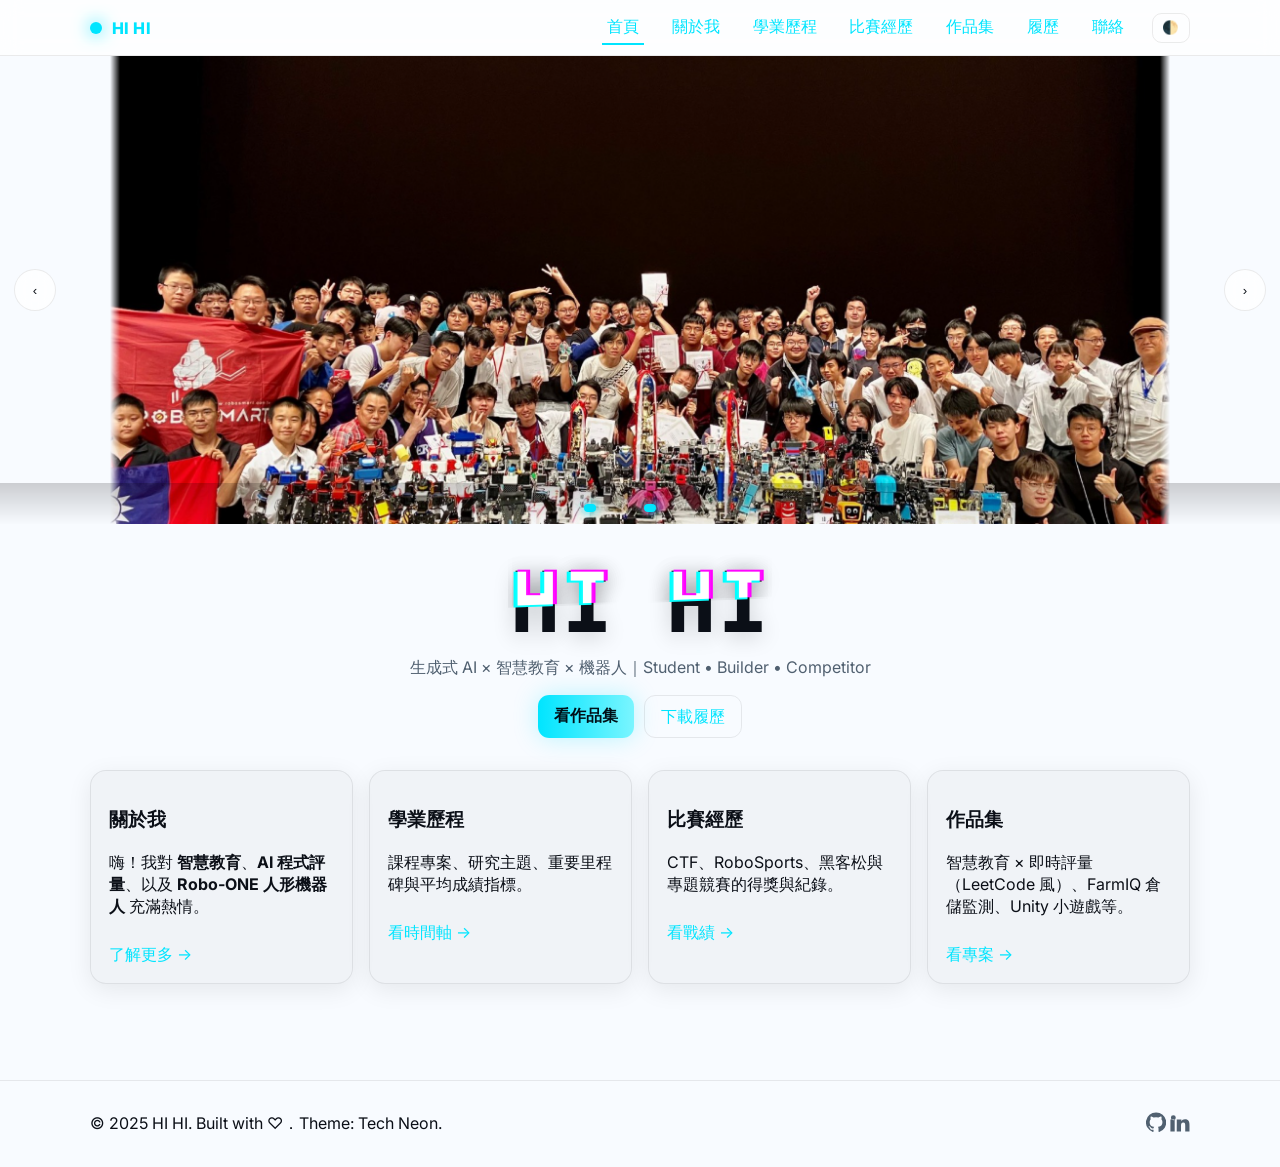
==== index.html @ a20ba3a3 "Add files via upload" ====
<!DOCTYPE html>
<html lang="zh-Hant">

<head>
    <meta charset="utf-8" />
    <meta name="viewport" content="width=device-width, initial-scale=1" />
    <title>首頁 · HI HI — Tech Portfolio</title>
    <meta name="description" content="科技風個人簡介網站：比賽經歷、學業歷程、作品集、履歷與聯絡方式。" />
    <meta name="color-scheme" content="dark light" />
    <link rel="preconnect" href="https://fonts.gstatic.com" crossorigin>
    <link href="https://fonts.googleapis.com/css2?family=JetBrains+Mono:wght@400;600;800&family=Inter:wght@300;400;600;800&display=swap" rel="stylesheet">
    <link rel="stylesheet" href="assets/css/style.css" />
    <script defer src="assets/js/main.js"></script>
    <script src="assets/js/main.js" defer></script>
</head>

<body>

    <header class="site-header glass">
        <div class="container nav-row">
            <a class="brand" href="index.html">
                <span class="logo-dot"></span><span class="brand-text">HI HI</span>
            </a>
            <button class="nav-toggle" aria-label="Toggle Menu">☰</button>
            <nav class="nav">
                <a href="index.html">首頁</a>
                <a href="about.html">關於我</a>
                <a href="academics.html">學業歷程</a>
                <a href="competitions.html">比賽經歷</a>
                <a href="projects.html">作品集</a>
                <a href="resume.html">履歷</a>
                <a href="contact.html">聯絡</a>
                <button id="themeSwitch" class="theme-btn" title="切換主題">🌓</button>
            </nav>
        </div>
    </header>

    <main class="content">

        <section class="hero">
            <div class="hero-slider" aria-label="Hero gallery">
                <div class="slides" id="heroSlides">
                    <img src="assets/images/hero-1.png" alt="作品精選 1" loading="lazy">
                    <img src="assets/images/hero-2.jpg" alt="作品精選 2" loading="lazy">
                    <img src="assets/images/hero-3.jpg" alt="作品精選 3" loading="lazy">
                </div>

                <button class="ctrl prev" aria-label="上一張">‹</button>
                <button class="ctrl next" aria-label="下一張">›</button>

                <div class="dots" id="heroDots"></div>
            </div>
        </section>

        <section class="hero-text">
            <h1 id="brandTitle" class="glitch" data-text="HI HI">HI HI</h1>
            <p id="brandSubtitle" class="subtitle">生成式 AI × 智慧教育 × 機器人｜Student • Builder • Competitor</p>
            <div id="brandCta" class="cta">
                <a class="btn primary" href="projects.html">看作品集</a>
                <a class="btn" href="resume.html">下載履歷</a>
            </div>
        </section>


        <section class="container cards">
            <article class="card">
                <h3>關於我</h3>
                <p>嗨！我對 <b>智慧教育</b>、<b>AI 程式評量</b>、以及 <b>Robo‑ONE 人形機器人</b> 充滿熱情。</p>
                <a class="link" href="about.html">了解更多 →</a>
            </article>
            <article class="card">
                <h3>學業歷程</h3>
                <p>課程專案、研究主題、重要里程碑與平均成績指標。</p>
                <a class="link" href="academics.html">看時間軸 →</a>
            </article>
            <article class="card">
                <h3>比賽經歷</h3>
                <p>CTF、RoboSports、黑客松與專題競賽的得獎與紀錄。</p>
                <a class="link" href="competitions.html">看戰績 →</a>
            </article>
            <article class="card">
                <h3>作品集</h3>
                <p>智慧教育 × 即時評量（LeetCode 風）、FarmIQ 倉儲監測、Unity 小遊戲等。</p>
                <a class="link" href="projects.html">看專案 →</a>
            </article>
        </section>

    </main>

    <footer class="site-footer">
        <div class="container footer-row">
            <p>© 2025 HI HI. Built with ♡．Theme: Tech Neon.</p>
            <div class="social">
                <a href="#" aria-label="GitHub" class="icon-link">
                    <svg width="20" height="20" viewBox="0 0 24 24" aria-hidden="true"><path d="M12 .5a12 12 0 0 0-3.79 23.4c.6.11.82-.26.82-.58v-2.02c-3.34.73-4.04-1.61-4.04-1.61-.55-1.41-1.35-1.79-1.35-1.79-1.1-.75.08-.73.08-.73 1.22.09 1.86 1.25 1.86 1.25 1.08 1.86 2.84 1.32 3.53 1.01.11-.78.42-1.32.76-1.62-2.67-.3-5.47-1.34-5.47-5.95 0-1.31.47-2.38 1.24-3.22-.12-.3-.54-1.52.12-3.17 0 0 1.01-.32 3.3 1.23a11.5 11.5 0 0 1 6 0c2.29-1.55 3.3-1.23 3.3-1.23.66 1.65.24 2.87.12 3.17.77.84 1.24 1.91 1.24 3.22 0 4.62-2.81 5.64-5.49 5.94.43.37.81 1.11.81 2.24v3.32c0 .32.22.7.83.58A12 12 0 0 0 12 .5z"/></svg>
                </a>
                <a href="https://www.instagram.com/cangy1118/" aria-label="LinkedIn" class="icon-link">
                    <svg width="20" height="20" viewBox="0 0 24 24" aria-hidden="true"><path d="M6.94 6.94A2.94 2.94 0 1 1 1.06 6.94a2.94 2.94 0 0 1 5.88 0zM.5 23.5h5.12V8.91H.5V23.5zm7.61 0h5.11v-7.13c0-1.9.36-3.74 2.71-3.74 2.31 0 2.34 2.16 2.34 3.86v7.01h5.11V15.6c0-3.89-.84-6.88-5.4-6.88-2.19 0-3.66 1.2-4.26 2.33h-.06V8.92H8.11c.07 1.08 0 14.58 0 14.58z"/></svg>
                </a>
            </div>
        </div>
    </footer>

</body>

</html>
---- assets/css/style.css ----
:root {
    --bg: #0b0f17;
    --bg-soft: #0f1524;
    --text: #e6f1ff;
    --muted: #9aa5b1;
    --accent: #00e5ff;
    --card: rgba(255, 255, 255, 0.03);
    --glass: rgba(255, 255, 255, 0.06);
    --border: rgba(255, 255, 255, 0.08);
}

* {
    box-sizing: border-box;
}

html,
body {
    margin: 0;
    padding: 0;
    background: var(--bg);
    color: var(--text);
    font-family: Inter, 'Noto Sans TC', system-ui, -apple-system, Segoe UI, Roboto, 'PingFang TC', 'Heiti TC', sans-serif;
}

a {
    color: var(--accent);
    text-decoration: none;
}

.container {
    width: min(1100px, 92vw);
    margin: 0 auto;
}

.site-header {
    position: sticky;
    top: 0;
    z-index: 100;
    border-bottom: 1px solid var(--border);
}

.glass {
    backdrop-filter: blur(10px);
    background: var(--glass);
}

.nav-row {
    display: flex;
    align-items: center;
    justify-content: space-between;
    padding: .8rem 0;
    gap: 1rem;
}

.brand {
    display: flex;
    align-items: center;
    gap: .6rem;
    font-weight: 800;
    letter-spacing: .5px;
}

.logo-dot {
    width: 12px;
    height: 12px;
    border-radius: 50%;
    background: var(--accent);
    box-shadow: 0 0 18px var(--accent);
    display: inline-block;
}

.nav a {
    margin: 0 .6rem;
    padding: .4rem .3rem;
    border-bottom: 2px solid transparent;
}

.nav a.active,
.nav a:hover {
    border-color: var(--accent);
}

.nav-toggle {
    display: none;
    background: none;
    border: 1px solid var(--border);
    color: var(--text);
    padding: .4rem .6rem;
    border-radius: .6rem;
}

.theme-btn {
    margin-left: .6rem;
    border: 1px solid var(--border);
    padding: .4rem .6rem;
    border-radius: .6rem;
    background: none;
    color: var(--text);
}

.hero {
    position: relative;
    padding: 9rem 0 5rem;
    overflow: hidden;
}

.subtitle {
    color: var(--muted);
    margin-top: .2rem;
}

.grid-bg {
    position: absolute;
    inset: 0;
    background: radial-gradient(ellipse at 120% -20%, rgba(0, 229, 255, .15), transparent 40%), radial-gradient(ellipse at -20% 120%, rgba(0, 229, 255, .08), transparent 40%), linear-gradient(transparent, transparent 60%, rgba(0, 229, 255, .04));
    pointer-events: none;
}

.glitch {
    font-family: 'JetBrains Mono', monospace;
    font-size: clamp(36px, 7vw, 84px);
    font-weight: 800;
    letter-spacing: 2px;
    position: relative;
    display: inline-block;
}

.glitch::before,
.glitch::after {
    content: attr(data-text);
    position: absolute;
    left: 0;
    top: 0;
    mix-blend-mode: screen;
    clip-path: polygon(0 0, 100% 0, 100% 45%, 0 55%);
    filter: blur(.5px);
}

.glitch::before {
    transform: translate(2px, -1px);
    color: #f0f;
}

.glitch::after {
    transform: translate(-2px, 1px);
    color: #0ff;
}

.cards {
    display: grid;
    grid-template-columns: repeat(auto-fit, minmax(240px, 1fr));
    gap: 1rem;
    padding: 2rem 0 3rem;
}

.card {
    background: var(--card);
    border: 1px solid var(--border);
    border-radius: 16px;
    padding: 1.1rem;
    transition: transform .2s ease, border-color .2s;
}

.card:hover {
    transform: translateY(-3px);
    border-color: var(--accent);
}

.cards-2 {
    grid-template-columns: repeat(auto-fit, minmax(320px, 1fr));
}

.link {
    display: inline-block;
    margin-top: .6rem;
}

.two-col {
    display: grid;
    grid-template-columns: 1.2fr .8fr;
    gap: 1.5rem;
    align-items: start;
}

.aside img {
    width: 100%;
    height: auto;
    border-radius: 14px;
    border: 1px solid var(--border);
}

.badge {
    margin-top: .6rem;
    display: inline-block;
    padding: .3rem .6rem;
    border: 1px solid var(--border);
    border-radius: .6rem;
    color: var(--muted);
}

.timeline {
    list-style: none;
    margin: 0;
    padding: 1rem 0;
    border-left: 2px solid var(--border);
}

.timeline li {
    margin: 1rem 0 1.5rem;
    padding-left: 1rem;
    position: relative;
}

.timeline .time {
    font-weight: 800;
    color: var(--accent);
    margin-bottom: .2rem;
}

.timeline li::before {
    content: '';
    position: absolute;
    left: -7px;
    top: 6px;
    width: 10px;
    height: 10px;
    border-radius: 50%;
    background: var(--accent);
    box-shadow: 0 0 16px var(--accent);
}

.meta {
    color: var(--muted);
    font-size: .95rem;
    padding-left: 1rem;
}

.resume .skills {
    display: flex;
    flex-wrap: wrap;
    gap: .5rem 1rem;
}

.btn {
    border: 1px solid var(--border);
    padding: .6rem 1rem;
    border-radius: .7rem;
    display: inline-block;
}

.btn.primary {
    background: linear-gradient(90deg, var(--accent), #7af5ff);
    color: #001018;
    border: none;
    font-weight: 700;
    box-shadow: 0 0 24px rgba(0, 229, 255, .25);
}

.contact-form {
    display: grid;
    gap: .8rem;
    max-width: 700px;
    margin-top: 1rem;
}

.contact-form input,
.contact-form textarea {
    width: 100%;
    padding: .5rem .9rem;
    border-radius: .6rem;
    border: 1px solid var(--border);
    background: var(--bg-soft);
    color: var(--text);
}

.form-note {
    color: var(--muted);
    font-size: .9rem;
}

.site-footer {
    border-top: 1px solid var(--border);
    padding: 1rem 0;
    margin-top: 3rem;
}

.footer-row {
    display: flex;
    justify-content: space-between;
    align-items: center;
    gap: 1rem;
}

.icon-link svg {
    fill: var(--muted);
}

.icon-link:hover svg {
    fill: var(--accent);
}

.content {
    min-height: 2vh;
}


/* Active nav link */

.nav a.active {
    border-color: var(--accent);
}


/* Responsive */

@media (max-width: 900px) {
    .two-col {
        grid-template-columns: 1fr;
    }
}

@media (max-width: 720px) {
    .nav-toggle {
        display: block;
    }
    .nav {
        display: none;
        position: absolute;
        right: 2vw;
        top: 60px;
        background: var(--glass);
        border: 1px solid var(--border);
        border-radius: 12px;
        padding: .6rem;
    }
    .nav.open {
        display: flex;
        flex-direction: column;
        align-items: flex-start;
    }
    .nav a,
    .nav button {
        margin: .3rem .6rem;
    }
}


/* Light theme */

:root.light {
    --bg: #f8fbff;
    --bg-soft: #ffffff;
    --text: #0b0f17;
    --muted: #506070;
    --card: rgba(0, 0, 0, .03);
    --glass: rgba(255, 255, 255, 0.75);
    --border: rgba(0, 0, 0, 0.08);
}

.muted {
    color: var(--muted);
}


/* === Tighter timeline (global) === */

.timeline {
    padding: .5rem 0;
}


/* 原: 1rem 0 */

.timeline li {
    margin: .35rem 0 .5rem;
}


/* 原: 1rem 0 1.5rem */

.timeline .time {
    margin-bottom: .1rem;
}


/* 原: .2rem */

.timeline li::before {
    top: 4px;
    width: 8px;
    height: 8px;
}


/* 縮小節點 */


/* === Zero-spacing timeline (items stick together) === */

.timeline {
    padding: 0;
}

.timeline li {
    margin: 0;
}

.timeline .time {
    margin-bottom: 0;
}

.timeline li::before {
    top: 2.5em;
    width: 8px;
    height: 8px;
}


/* center the dot with text */

.timeline .content {
    margin: 0;
}

.timeline,
.timeline * {
    line-height: 1.15;
}


/* tighter line height to avoid overlap */


/* === Resume-only super compact timeline === */

.resume .timeline {
    padding: 0 !important;
    margin: 0 !important;
}

.resume .timeline li {
    margin: 0 !important;
    padding-left: .8rem;
}

.resume .timeline li+li {
    margin-top: .15rem;
}


/* 幾乎貼在一起 */

.resume .timeline .time {
    margin: 0 !important;
    line-height: 3.05;
    font-size: 2rem;
}

.resume .timeline .content {
    margin: 0 !important;
    line-height: 1.15;
}

.resume h2 {
    margin: .5rem 0 .35rem;
}


/* Hero slider */

.hero {
    padding: 0;
    position: relative;
    overflow: hidden;
}

.hero-slider {
    position: relative;
}

.slides {
    display: grid;
    grid-auto-flow: column;
    grid-auto-columns: 100%;
    overflow-x: auto;
    scroll-snap-type: x mandatory;
    -webkit-overflow-scrolling: touch;
    scrollbar-width: none;
}

.slides::-webkit-scrollbar {
    display: none;
}

.slides>img {
    width: 100%;
    height: clamp(260px, 52vh, 520px);
    object-fit: cover;
    scroll-snap-align: center;
    user-select: none;
    pointer-events: none;
}

.hero-overlay {
    position: absolute;
    inset: 0;
    display: grid;
    place-items: center;
    padding-top: 2rem;
    text-align: center;
    background: linear-gradient(180deg, rgba(10, 16, 24, 0) 40%, rgba(10, 16, 24, 0.06));
}

.ctrl {
    position: absolute;
    top: 50%;
    transform: translateY(-50%);
    border: 1px solid var(--border);
    background: var(--glass);
    color: var(--text);
    width: 42px;
    height: 42px;
    border-radius: 999px;
    display: grid;
    place-items: center;
    cursor: pointer;
    backdrop-filter: blur(8px);
}

.ctrl:hover {
    border-color: var(--accent);
}

.ctrl.prev {
    left: 14px;
}

.ctrl.next {
    right: 14px;
}

.dots {
    position: absolute;
    left: 50%;
    transform: translateX(-50%);
    bottom: 12px;
    display: flex;
    gap: 8px;
}

.dots button {
    width: 8px;
    height: 8px;
    border-radius: 999px;
    border: none;
    cursor: pointer;
    background: var(--border);
}

.dots button.active {
    background: var(--accent);
    box-shadow: 0 0 10px var(--accent);
}

.hero {
    padding: 0;
    position: relative;
    overflow: hidden;
}

.hero-overlay {
    position: absolute;
    inset: 0;
    display: grid;
    place-items: end center;
    padding: 2.5rem 1rem 3.2rem;
    text-align: center;
    z-index: 2;
    pointer-events: none;
}

.hero-overlay::before {
    content: "";
    position: absolute;
    inset: 0;
    z-index: -1;
    background: linear-gradient(180deg, rgba(0, 0, 0, .00) 0%, rgba(0, 0, 0, .18) 40%, rgba(0, 0, 0, .28) 65%, rgba(0, 0, 0, .36) 100%);
    pointer-events: none;
}

.hero-overlay .glitch {
    text-shadow: 0 4px 22px rgba(0, 0, 0, .45), 0 1px 0 rgba(0, 0, 0, .35);
}

.hero-overlay .subtitle {
    color: var(--text);
    text-shadow: 0 2px 12px rgba(0, 0, 0, .45);
}

.hero-overlay .cta {
    pointer-events: auto;
    display: inline-flex;
    gap: .6rem;
    padding: .55rem .8rem;
    margin-top: .8rem;
    border-radius: 999px;
    background: rgba(0, 0, 0, .25);
    backdrop-filter: blur(10px);
    border: 1px solid rgba(255, 255, 255, .18);
}

.slides>img {
    -webkit-mask-image: linear-gradient(90deg, transparent 0%, #000 6%, #000 94%, transparent 100%);
    mask-image: linear-gradient(90deg, transparent 0%, #000 6%, #000 94%, transparent 100%);
}

.ctrl {
    z-index: 3;
}

.dots {
    z-index: 3;
}

.card {
    transition: transform .2s ease, border-color .2s ease, box-shadow .2s ease;
    box-shadow: 0 6px 24px rgba(0, 0, 0, .08);
}

.card:hover {
    transform: translateY(-4px);
    border-color: var(--accent);
    box-shadow: 0 10px 26px rgba(0, 0, 0, .12), 0 0 0 1px rgba(0, 229, 255, .12) inset;
}

.hero::after {
    content: "";
    position: absolute;
    left: 0;
    right: 0;
    bottom: -1px;
    height: 42px;
    z-index: 1;
    background: linear-gradient(180deg, rgba(0, 0, 0, .18), rgba(0, 0, 0, 0));
    pointer-events: none;
}

@keyframes kenburns {
    0% {
        transform: scale(1)
    }
    50% {
        transform: scale(1.04)
    }
    100% {
        transform: scale(1)
    }
}

.slides>img {
    animation: kenburns 18s ease-in-out infinite;
}


/* === Hero 可調參數（依你的紅線/高度調整） === */

.hero {
    --hero-max: 1200px;
    /* 圖片與滑動區的最大寬度（對齊紅線距離） */
    --hero-height: clamp(300px, 52vh, 560px);
    --fade-start: 80px;
    /* ← 從左右邊緣內縮多少開始霧化（紅線距離） */
    --fade-soft: 10px;
    /* 霧化寬度（越大越柔） */
}


/* 限制滑動區容器寬度，置中 */

.hero .hero-slider {
    display: grid;
    place-items: center;
}

.hero .slides {
    max-width: var(--hero-max);
    width: 100%;
    margin: 0 auto;
    display: grid;
    grid-auto-flow: column;
    grid-auto-columns: 100%;
    overflow-x: auto;
    scroll-snap-type: x mandatory;
    -webkit-overflow-scrolling: touch;
    scrollbar-width: none;
}

.hero .slides::-webkit-scrollbar {
    display: none;
}


/* 圖片高度與霧化（從 --fade-start 開始） */

.hero .slides>img {
    width: 100%;
    height: var(--hero-height);
    object-fit: cover;
    object-position: 50% 50%;
    scroll-snap-align: center;
    user-select: none;
    pointer-events: none;
    /* 兩側「內縮後」才開始淡出：用雙線性漸層遮罩做 feather */
    -webkit-mask-image: linear-gradient(90deg, transparent 0, transparent calc(var(--fade-start) - var(--fade-soft)), #000 calc(var(--fade-start) + 0px), #000 calc(100% - var(--fade-start) - 0px), transparent calc(100% - var(--fade-start) + var(--fade-soft)), transparent 100%);
    mask-image: linear-gradient(90deg, transparent 0, transparent calc(var(--fade-start) - var(--fade-soft)), #000 calc(var(--fade-start) + 0px), #000 calc(100% - var(--fade-start) - 0px), transparent calc(100% - var(--fade-start) + var(--fade-soft)), transparent 100%);
}


/* 英雄區文字更清楚（加前景玻璃底＋背景暗層） */

.hero-overlay {
    position: absolute;
    inset: 0;
    display: grid;
    place-items: end center;
    padding: 2.6rem 1rem 3.3rem;
    text-align: center;
    z-index: 2;
    pointer-events: none;
    /* 不擋滑動 */
}

.hero-overlay::before {
    /* 背景暗層：下方較深，讓紫線附近的字更清楚 */
    content: "";
    position: absolute;
    inset: 0;
    z-index: -1;
    pointer-events: none;
    background: linear-gradient(180deg, rgba(0, 0, 0, .00) 0%, rgba(0, 0, 0, .18) 36%, rgba(0, 0, 0, .32) 72%, rgba(0, 0, 0, .38) 100%);
}


/* 文字本身的陰影，拉高對比 */

.hero-overlay .glitch {
    text-shadow: 0 4px 22px rgba(0, 0, 0, .45), 0 1px 0 rgba(0, 0, 0, .35);
}

.hero-overlay .subtitle {
    text-shadow: 0 2px 12px rgba(0, 0, 0, .45);
}


/* CTA 做玻璃底且可點擊 */

.hero-overlay .cta {
    pointer-events: auto;
    display: inline-flex;
    gap: .6rem;
    padding: .55rem .8rem;
    margin-top: .8rem;
    border-radius: 999px;
    background: rgba(0, 0, 0, .28);
    backdrop-filter: blur(10px);
    border: 1px solid rgba(255, 255, 255, .18);
}


/* 控制鈕/圓點層級保持在最上方 */

.ctrl {
    z-index: 3;
}

.dots {
    z-index: 3;
}


/* 純圖片輪播：保持你現有的 .hero/.hero-slider/.slides 樣式即可 */


/* 新增的「文字在下」區塊 */

.hero-text {
    max-width: 1200px;
    /* 跟輪播寬度對齊；需要更窄就改這裡 */
    margin: 0 auto;
    padding: 1.25rem 1rem 0;
    /* 上、左右、下 */
    text-align: center;
}

.hero-text .glitch {
    margin: 0;
    line-height: 1.1;
    text-shadow: 0 4px 22px rgba(0, 0, 0, .18);
    /* 淺色主題也好讀 */
}

.hero-text .subtitle {
    margin: .5rem 0 1rem;
    opacity: .9;
}

.hero-text .cta {
    display: inline-flex;
    gap: .6rem;
}


/* 把之前用於覆蓋層的樣式關掉（避免影響） */

.hero-overlay {
    display: none !important;
}

.hero {
    margin-bottom: .75rem;
}


/* 進場動畫：滑入 + 淡入（從下往上） */

@keyframes slideFadeUp {
    from {
        opacity: 0;
        transform: translateY(24px) scale(.98);
    }
    to {
        opacity: 1;
        transform: translateY(0) scale(1);
    }
}


/* 若想改成「從上滑下」，把 translateY(24px) 改成 translateY(-24px) 即可 */

.reveal {
    animation: slideFadeUp .7s cubic-bezier(.22, .9, .33, 1) both;
    will-change: transform, opacity;
}


/* 階梯延遲（副標、按鈕晚一點出場） */

.reveal.del-1 {
    animation-delay: .08s;
}

.reveal.del-2 {
    animation-delay: .16s;
}


/* 使用者偏好減少動效：關閉動畫、直接顯示 */

@media (prefers-reduced-motion: reduce) {
    .reveal {
        animation: none !important;
        opacity: 1 !important;
        transform: none !important;
    }
}
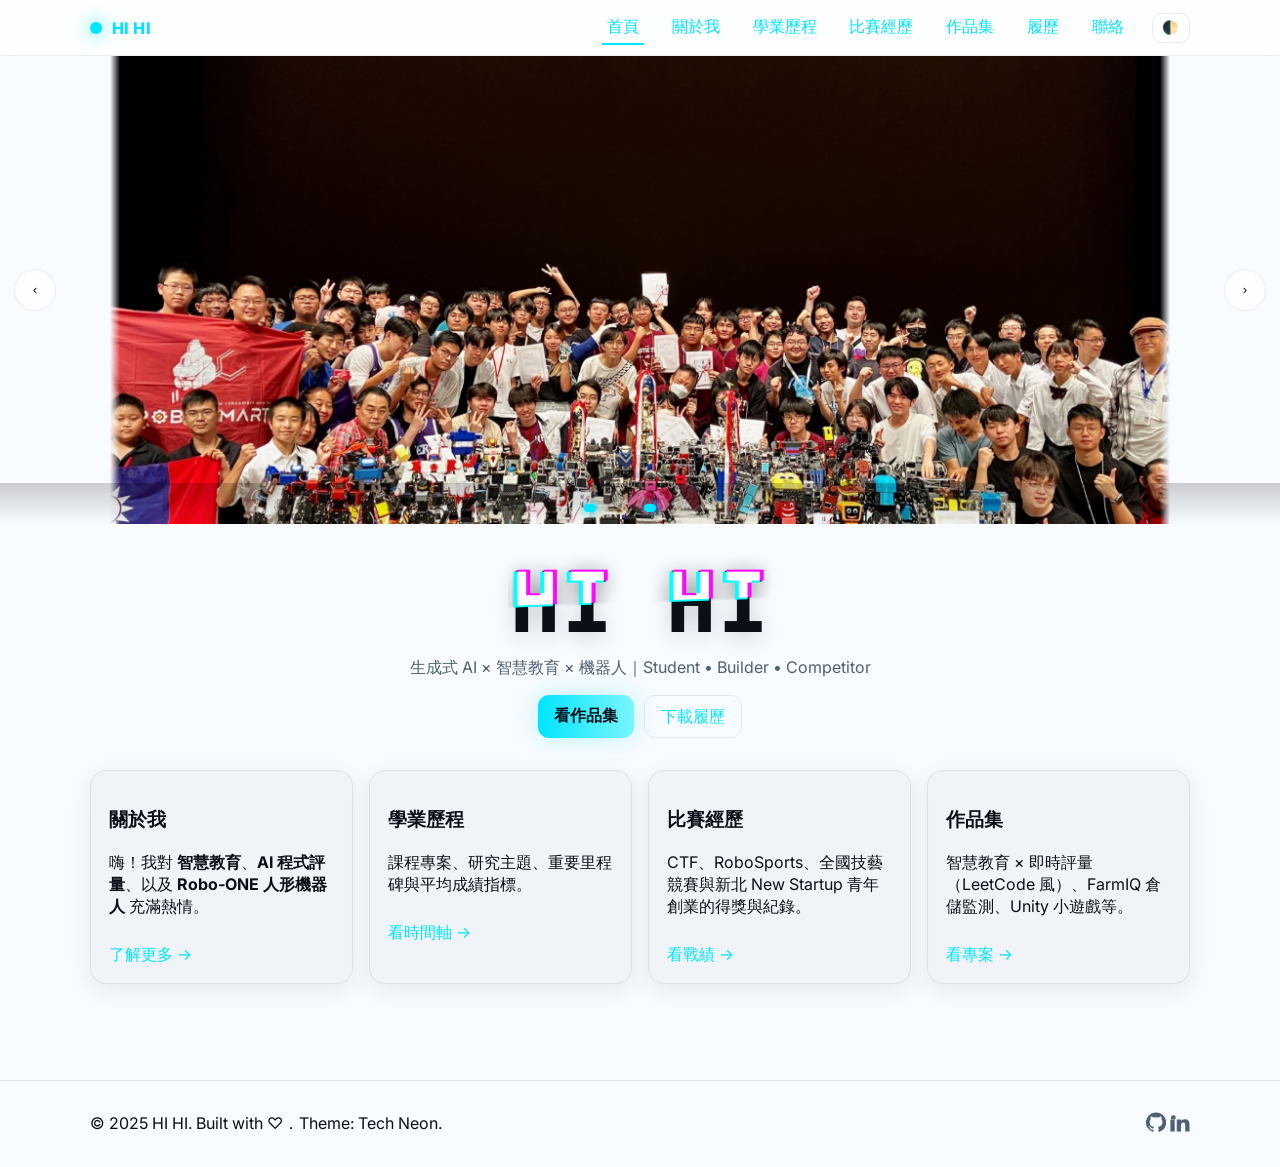
==== commit 3d3a349a: "Update index.html" ====
--- a/index.html
+++ b/index.html
@@ -75,7 +75,7 @@
             </article>
             <article class="card">
                 <h3>比賽經歷</h3>
-                <p>CTF、RoboSports、黑客松與專題競賽的得獎與紀錄。</p>
+                <p>CTF、RoboSports、全國技藝競賽與新北 New Startup 青年創業的得獎與紀錄。</p>
                 <a class="link" href="competitions.html">看戰績 →</a>
             </article>
             <article class="card">
@@ -103,4 +103,4 @@
 
 </body>
 
-</html>+</html>
